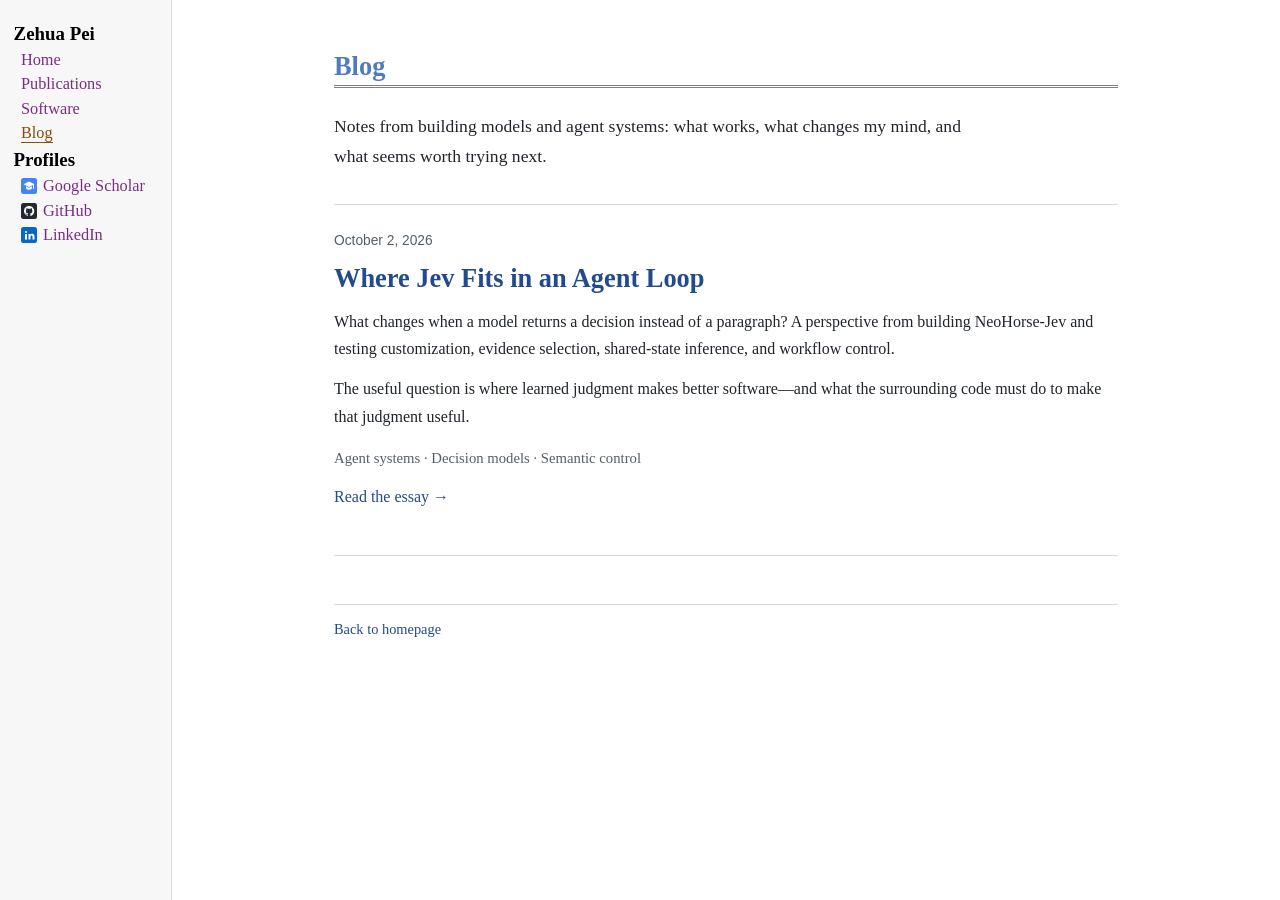
==== blog.html @ 299c3a7b "Publish Jev agent-loop perspective on personal blog" ====
<!DOCTYPE html>
<html lang="en">
<head>
  <meta charset="utf-8" />
  <meta name="viewport" content="width=device-width, initial-scale=1" />
  <meta name="description" content="Technical essays by Zehua Pei on LLM agents, post-training, and decision models." />
  <link rel="canonical" href="https://jarvispei.github.io/blog.html" />
  <meta property="og:type" content="website" />
  <meta property="og:title" content="Blog — Zehua Pei" />
  <meta property="og:description" content="Notes from building models and agent systems." />
  <meta property="og:url" content="https://jarvispei.github.io/blog.html" />
  <link rel="stylesheet" href="jemdoc.css" />
  <link rel="stylesheet" href="css/myMiddle.css" />
  <link rel="stylesheet" href="css/blog.css" />
  <link rel="shortcut icon" href="cuhk_logo.png" />
  <script src="profile-links.js" defer></script>
  <title>Blog — Zehua Pei</title>
</head>
<body class="blog-page">
<a class="skip-link" href="#layout-content">Skip to content</a>
<div class="blog-shell">
  <nav id="layout-menu" aria-label="Main navigation">
    <div class="menu-category">Zehua Pei</div>
    <div class="page-links">
      <div class="menu-item"><a href="index.html">Home</a></div>
      <div class="menu-item"><a href="publications.html">Publications</a></div>
      <div class="menu-item"><a href="software.html">Software</a></div>
      <div class="menu-item"><a href="blog.html" class="current" aria-current="page">Blog</a></div>
    </div>
    <div class="profile-menu">
      <div class="menu-category">Profiles</div>
      <div class="menu-item"><a href="https://scholar.google.com/citations?user=FjZurHkAAAAJ">Google&nbsp;Scholar</a></div>
      <div class="menu-item"><a href="https://github.com/JarvisPei">GitHub</a></div>
      <div class="menu-item"><a href="https://www.linkedin.com/in/zehua-pei-4798a21a7/">LinkedIn</a></div>
    </div>
  </nav>
  <main id="layout-content">
    <div id="toptitle"><h1>Blog</h1></div>
    <p class="page-intro">Notes from building models and agent systems: what works, what changes my mind, and what seems worth trying next.</p>
    <article class="post-preview">
      <p class="post-meta"><time datetime="2026-10-02">October 2, 2026</time></p>
      <h2><a href="blog/jev-agent-control-plane.html">Where Jev Fits in an Agent Loop</a></h2>
      <p>What changes when a model returns a decision instead of a paragraph? A perspective from building NeoHorse-Jev and testing customization, evidence selection, shared-state inference, and workflow control.</p>
      <p>The useful question is where learned judgment makes better software—and what the surrounding code must do to make that judgment useful.</p>
      <p class="post-tags">Agent systems · Decision models · Semantic control</p>
      <p><a href="blog/jev-agent-control-plane.html">Read the essay →</a></p>
    </article>
    <footer class="blog-footer"><a href="index.html">Back to homepage</a></footer>
  </main>
</div>
</body>
</html>
---- jemdoc.css ----
/* Default css file for jemdoc. */

table#tlayout {
    border: none;
    border-collapse: separate;
    background: white;
}

body {
	background: white;
	font-family: Georgia, serif;
	padding-bottom: 8px;
	margin: 0;
}

#layout-menu {
	background: #f6f6f6;
	border: 1px solid #dddddd;
	padding-top: 0.5em;
	padding-left: 8px;
	padding-right: 8px;
	font-size: 1.0em;
	width: auto;
	white-space: nowrap;
    text-align: left;
    vertical-align: top;
}

#layout-menu td {
	background: #f4f4f4;
    vertical-align: top;
}

#layout-content {
	padding-top: 1.0em;
	padding-left: 1.0em;
	padding-right: 1.0em;
    border: none;
    background: white;
    text-align: left;
    vertical-align: top;
}

#layout-menu a {
	line-height: 1.5em;
	margin-left: 0.5em;
}

tt {
    background: #ffffdd;
}

pre, tt {
	font-size: 90%;
	font-family: monaco, monospace;
}

a, a > tt {
	color: #224b8d;
	text-decoration: none;
}

/*
a:hover {
	border-bottom: 1px gray dotted;
}
*/

#layout-menu a.current:link, #layout-menu a.current:visited {
	color: #022b6d;
	border-bottom: 1px gray solid;
}
#layout-menu a:link, #layout-menu a:visited, #layout-menu a:hover {
	color: #527bbd;
	text-decoration: none;
}
#layout-menu a:hover {
	text-decoration: none;
}

div.menu-category {
	/*border-bottom: 1px solid gray;*/
	margin-top: 0.8em;
	padding-top: 0.2em;
	padding-bottom: 0.1em;
	font-weight: bold;
}

div.menu-item {
	padding-left: 16px;
	text-indent: -16px;
}

div#toptitle {
	padding-bottom: 0.2em;
	margin-bottom: 1.5em;
	border-bottom: 3px double gray;
}

/* Reduce space if we begin the page with a title. */
div#toptitle + h2, div#toptitle + h3 {
	margin-top: -0.7em;
}

div#subtitle {
	margin-top: 0.0em;
	margin-bottom: 0.0em;
	padding-top: 0em;
	padding-bottom: 0.1em;
}

em {
	font-style: italic;
}

strong {
	font-weight: bold;
}


h1, h2, h3 {
	color: #527bbd;
	margin-top: 0.7em;
	margin-bottom: 0.3em;
	padding-bottom: 0.2em;
	line-height: 1.0;
	padding-top: 0.5em;
	border-bottom: 1px solid #aaaaaa;
}

h1 {
	font-size: 165%;
}

h2 {
	padding-top: 0.8em;
	font-size: 125%;
}

h2 + h3 {
    padding-top: 0.2em;
}

h3 {
	font-size: 110%;
	border-bottom: none;
}

p {
	margin-top: 0.0em;
	margin-bottom: 0.8em;
	padding: 0;
	line-height: 1.3;
}

pre {
	padding: 0;
	margin: 0;
}

div#footer {
	font-size: small;
	border-top: 1px solid #c0c0c0;
	padding-top: 0.1em;
	margin-top: 4.0em;
	color: #c0c0c0;
}

div#footer a {
	color: #80a0b0;
}

div#footer-text {
	float: left;
	padding-bottom: 8px;
}

ul, ol, dl {
	margin-top: 0.2em;
	padding-top: 0;
	margin-bottom: 0.8em;
}

dt {
	margin-top: 0.5em;
	margin-bottom: 0;
}

dl {
	margin-left: 20px;
}

dd {
	color: #222222;
}

dd > *:first-child {
	margin-top: 0;
}

ul {
	list-style-position: outside;
	list-style-type: square;
}

p + ul, p + ol {
	margin-top: -0.5em;
}

li ul, li ol {
	margin-top: -0.3em;
}

ol {
	list-style-position: outside;
	list-style-type: decimal;
}

li p, dd p {
	margin-bottom: 0.3em;
}


ol ol {
	list-style-type: lower-alpha;
}

ol ol ol {
	list-style-type: lower-roman;
}

p + div.codeblock {
	margin-top: -0.6em;
}

div.codeblock, div.infoblock {
	margin-right: 0%;
	margin-top: 1.2em;
	margin-bottom: 1.3em;
}

div.blocktitle {
	font-weight: bold;
	color: #cd7b62;
	margin-top: 1.2em;
	margin-bottom: 0.1em;
}

div.blockcontent {
	border: 1px solid silver;
	padding: 0.3em 0.5em;
}

div.infoblock > div.blockcontent {
	background: #ffffee;
}

div.blockcontent p + ul, div.blockcontent p + ol {
	margin-top: 0.4em;
}

div.infoblock p {
	margin-bottom: 0em;
}

div.infoblock li p, div.infoblock dd p {
	margin-bottom: 0.5em;
}

div.infoblock p + p {
	margin-top: 0.8em;
}

div.codeblock > div.blockcontent {
	background: #f6f6f6;
}

span.pycommand {
	color: #000070;
}

span.statement {
	color: #008800;
}
span.builtin {
	color: #000088;
}
span.special {
	color: #990000;
}
span.operator {
	color: #880000;
}
span.error {
	color: #aa0000;
}
span.comment, span.comment > *, span.string, span.string > * {
	color: #606060;
}

@media print {
	#layout-menu { display: none; }
}

#fwtitle {
	margin: 2px;
}

#fwtitle #toptitle {
	padding-left: 0.5em;
	margin-bottom: 0.5em;
}

#layout-content h1:first-child, #layout-content h2:first-child, #layout-content h3:first-child {
	margin-top: -0.7em;
}

div#toptitle h1, #layout-content div#toptitle h1 {
	margin-bottom: 0.0em;
	padding-bottom: 0.1em;
	padding-top: 0;
	margin-top: 0.5em;
	border-bottom: none;
}

img.eq {
	padding: 0;
	padding-left: 0.1em;
	padding-right: 0.1em;
	margin: 0;
}

img.eqwl {
	padding-left: 2em;
	padding-top: 0.6em;
	padding-bottom: 0.2em;
	margin: 0;
}

table {
    #border: 2px solid black;
    border-collapse: collapse;
}

td {
    padding: 2px;
    padding-left: 0.5em;
    padding-right: 0.5em;
#   text-align: center;
    text-align: left;
    border: 1px solid gray;
}

table + table {
    margin-top: 1em;
}

tr.heading {
    font-weight: bold;
    border-bottom: 2px solid black;
}

img {
    border: none;
}

table.imgtable, table.imgtable td {
    border: none;
    text-align: left;
}
---- css/myMiddle.css ----
html {
    background-color: #ffffff; 
  }
  
  img {
    max-width: 100%;
  }
  
  body { 
    font-family: Georgia, serif;
    color: #000;
    background-color: #ffffff; 
    text-align:center; /* for IE */
    margin: 0;
    max-width: none;
    padding: 0;
  }

  table#tlayout {
    width: 100%;
    border-collapse: collapse;
    border-spacing: 0;
  }

  #layout-menu {
    background: #f7f7f7;
    border: none;
    border-right: 1px solid #dddddd;
    padding: 1.0em 0.85em 1.0em 0.85em;
    width: 145px;
    white-space: nowrap;
  }

  #layout-menu td {
    background: #f7f7f7;
  }

  #layout-menu div.menu-category {
    border-bottom: none;
    color: #000000;
    font-size: 1.18em;
    font-weight: bold;
    margin-top: 1.1em;
    padding-bottom: 0.15em;
  }

  #layout-menu div.menu-category:first-child {
    margin-top: 0;
  }

  #layout-menu div.menu-item {
    font-size: 1.02em;
    line-height: 1.35em;
    padding-left: 0.45em;
    text-indent: 0;
  }

  #layout-menu a:link,
  #layout-menu a:visited {
    color: #7b2e83;
    margin-left: 0;
  }

  #layout-menu a.current:link,
  #layout-menu a.current:visited {
    color: #8a4b08;
    border-bottom: 1px solid #8a4b08;
  }

  #layout-menu a[href*="scholar.google.com"],
  #layout-menu a[href="https://github.com/JarvisPei"],
  #layout-menu a[href*="linkedin.com/in/zehua-pei"] {
    background-position: left center;
    background-repeat: no-repeat;
    background-size: 16px 16px;
    display: inline-block;
    padding-left: 1.35em;
  }

  #layout-menu a[href*="scholar.google.com"] {
    background-image: url("../icon-scholar.svg");
  }

  #layout-menu a[href="https://github.com/JarvisPei"] {
    background-image: url("../icon-github.svg");
  }

  #layout-menu a[href*="linkedin.com/in/zehua-pei"] {
    background-image: url("../icon-linkedin.svg");
  }

  table.imgtable a[href*="scholar.google.com"],
  table.imgtable a[href="https://github.com/JarvisPei"],
  table.imgtable a[href*="linkedin.com/in/zehua-pei"] {
    background-position: center;
    background-repeat: no-repeat;
    background-size: 20px 20px;
    display: inline-block;
    font-size: 0;
    height: 22px;
    margin-right: 0.35em;
    vertical-align: middle;
    width: 22px;
  }

  table.imgtable a[href*="scholar.google.com"] {
    background-image: url("../icon-scholar.svg");
  }

  table.imgtable a[href="https://github.com/JarvisPei"] {
    background-image: url("../icon-github.svg");
  }

  table.imgtable a[href*="linkedin.com/in/zehua-pei"] {
    background-image: url("../icon-linkedin.svg");
  }

  .profile-name {
    color: #527bbd;
    display: inline-block;
    font-size: 1.7em;
    font-weight: bold;
    margin-bottom: 0.25em;
  }

  #layout-content {
    padding-left: 1.65em;
    padding-top: 1.0em;
  }

  .paper-card {
    align-items: flex-start;
    border-bottom: 1px solid #eeeeee;
    display: flex;
    gap: 1.0em;
    margin: 0.9em 0 1.0em 0;
    padding-bottom: 0.9em;
  }

  .paper-figure {
    border: 1px solid #dddddd;
    flex: 0 0 230px;
    line-height: 0;
    padding: 4px;
  }

  .paper-figure img {
    display: block;
    width: 100%;
  }

  .paper-text {
    flex: 1;
  }

  .paper-text p {
    margin-bottom: 0.45em;
  }

  .paper-keywords {
    color: #444444;
    font-size: 0.95em;
  }

  @media (max-width: 760px) {
    .paper-card {
      display: block;
    }

    .paper-figure {
      margin-bottom: 0.65em;
      max-width: 320px;
    }
  }
  
  
  *{
     margin:0;
     padding:0;
  }
  
  ul{
    padding-left: 1.4em;
  }
  
  li{
    padding-left: 1.4em;
    margin-left:  2.4em;
  }
  
  
  table#middle{
      margin-left:auto;
      margin-right:auto;
  }
  /*
   *  following is to remove table border
   */
  table#noborder {
      border: none;
  }
  #noborder td {
      padding: 2px;
      padding-left: 0.5em;
      padding-right: 0.5em;
      text-align: left;
      border: none;
  }
  #noborder tr.heading {
      border-bottom: none;
  }
  
  table#noborder-mid {
      border: none;
      margin-left:auto;
      margin-right:auto;
  }
  #noborder-mid td {
      padding: 2px;
      padding-left: 0.5em;
      padding-right: 0.5em;
      text-align: left;
      border: none;
  }
  #noborder-mid tr.heading {
      border-bottom: none;
  }
---- css/blog.css ----
/* Reading layout for the blog; existing academic pages retain their styling. */
.blog-page {
  color: #20252b;
  text-align: left;
}

.blog-page * {
  box-sizing: border-box;
}

.blog-shell {
  display: grid;
  grid-template-columns: 172px minmax(0, 1fr);
  min-height: 100vh;
}

.blog-page #layout-menu {
  width: auto;
  padding: 1.2rem 0.85rem;
}

.blog-page #layout-content {
  width: 100%;
  max-width: 880px;
  min-width: 0;
  margin: 0 auto;
  padding: 2.5rem 3rem 4rem;
}

.blog-page .skip-link {
  position: absolute;
  top: -100px;
  left: 1rem;
  z-index: 10;
  padding: 0.6rem 1rem;
  background: white;
  border: 2px solid #224b8d;
}

.blog-page .skip-link:focus {
  top: 1rem;
}

.blog-page a:focus-visible,
.blog-page summary:focus-visible {
  outline: 2px solid #224b8d;
  outline-offset: 4px;
}

.blog-page p,
.blog-page li {
  line-height: 1.7;
}

.blog-page .page-intro {
  max-width: 40rem;
  margin-bottom: 2rem;
  font-size: 1.1rem;
}

.post-preview {
  padding: 1.6rem 0 2rem;
  border-top: 1px solid #d8dce2;
  border-bottom: 1px solid #d8dce2;
}

.post-preview h2 {
  margin: 0.5rem 0 0.8rem;
  padding: 0;
  border: 0;
  font-size: 1.65rem;
  line-height: 1.25;
}

.post-meta,
.blog-page .post-meta {
  color: #555e68;
  font-family: Arial, Helvetica, sans-serif;
  font-size: 0.86rem;
  line-height: 1.5;
}

.post-tags {
  margin-top: 1rem;
  color: #555e68;
  font-size: 0.92rem;
}

.article-header {
  margin-bottom: 2rem;
}

.article-header .back-link {
  display: inline-block;
  margin-bottom: 1.6rem;
  font-size: 0.94rem;
}

.article-header h1 {
  margin: 0.6rem 0 1rem;
  padding: 0;
  border: 0;
  color: #20252b;
  font-size: clamp(2rem, 3.5vw, 2.75rem);
  line-height: 1.13;
  letter-spacing: -0.025em;
}

.article-header .subtitle {
  margin-bottom: 1.2rem;
  color: #45505c;
  font-size: 1.15rem;
  line-height: 1.55;
}

.blog-article {
  font-size: 1.075rem;
  overflow-wrap: break-word;
}

.blog-article p {
  margin-bottom: 1.15rem;
}

.blog-article h2 {
  scroll-margin-top: 1rem;
  margin: 2.8rem 0 1.1rem;
  padding: 0.35rem 0 0.5rem;
  border-bottom: 1px solid #d8dce2;
  color: #20252b;
  font-size: 1.55rem;
  line-height: 1.3;
}

.blog-article h3 {
  margin: 1.8rem 0 0.65rem;
  padding: 0;
  color: #20252b;
  font-size: 1.16rem;
  line-height: 1.4;
}

.blog-article ul,
.blog-article ol {
  margin: 0.8rem 0 1.4rem;
  padding-left: 1.5rem;
}

.blog-article li {
  margin: 0.35rem 0;
}

.blog-article a {
  text-decoration: underline;
  text-decoration-color: #b7c8df;
  text-underline-offset: 3px;
}

.blog-article a:hover {
  border-bottom: 0;
  text-decoration-color: #224b8d;
}

.blog-article .lead {
  font-size: 1.16rem;
}

.blog-article .thesis {
  margin: 1.5rem 0;
  padding: 1rem 1.2rem;
  border-left: 3px solid #527bbd;
  background: #f4f7fb;
}

.blog-article .thesis p:last-child {
  margin-bottom: 0;
}

.article-toc {
  margin: 1.8rem 0 2.1rem;
  padding: 0.9rem 1.2rem;
  border: 1px solid #d8dce2;
  border-radius: 4px;
  font-size: 0.96rem;
}

.article-toc summary {
  cursor: pointer;
  font-weight: bold;
}

.article-toc ol {
  margin-bottom: 0;
}

.blog-article figure {
  margin: 1.8rem 0 2rem;
}

.figure-scroll {
  overflow-x: auto;
  border: 1px solid #e0e4e9;
  border-radius: 4px;
  background: white;
}

.figure-scroll a {
  display: block;
  min-width: 640px;
}

.figure-scroll img {
  display: block;
  width: 100%;
  height: auto;
}

.blog-article figcaption {
  margin-top: 0.65rem;
  color: #4a535e;
  font-size: 0.9rem;
  line-height: 1.55;
}

.figure-help {
  display: none;
}

.blog-article .table-scroll {
  overflow-x: auto;
  margin: 1.3rem 0 0.6rem;
}

.blog-article table {
  width: 100%;
  min-width: 570px;
  border: 0;
  border-collapse: collapse;
  font-size: 0.93rem;
  text-align: left;
}

.blog-article caption {
  margin-bottom: 0.65rem;
  font-weight: bold;
  text-align: left;
}

.blog-article th,
.blog-article td {
  padding: 0.65rem 0.55rem;
  border: 0;
  border-bottom: 1px solid #d8dce2;
  line-height: 1.45;
  vertical-align: top;
}

.blog-article thead th {
  background: #f4f7fb;
}

.blog-article tbody th {
  font-weight: normal;
}

.blog-article .numeric {
  white-space: nowrap;
  text-align: right;
  font-variant-numeric: tabular-nums;
}

.blog-article .note {
  color: #4a535e;
  font-size: 0.91rem;
  line-height: 1.6;
}

.blog-article pre {
  overflow-x: auto;
  margin: 1.2rem 0;
  padding: 1rem 1.15rem;
  border: 1px solid #d8dce2;
  border-radius: 4px;
  background: #f8fafc;
  line-height: 1.6;
  font-size: 0.85rem;
}

.blog-article code {
  font-family: Menlo, Consolas, monospace;
  font-size: 0.88em;
}

.blog-article pre code {
  font-size: inherit;
}

.blog-footer {
  margin-top: 3rem;
  padding-top: 1rem;
  border-top: 1px solid #d8dce2;
  color: #555e68;
  font-size: 0.9rem;
}

@media (max-width: 760px) {
  .blog-shell {
    display: block;
  }

  .blog-page #layout-menu {
    padding: 0.8rem 1.15rem;
    border-right: 0;
    border-bottom: 1px solid #d8dce2;
  }

  .blog-page #layout-menu .menu-category:first-child {
    margin-bottom: 0.5rem;
  }

  .blog-page .page-links {
    display: flex;
    flex-wrap: wrap;
    gap: 0.5rem 1.1rem;
  }

  .blog-page #layout-menu .menu-item {
    padding-left: 0;
  }

  .blog-page .profile-menu {
    display: none;
  }

  .blog-page #layout-content {
    padding: 1.6rem 1.15rem 3rem;
  }

  .blog-article {
    font-size: 1.025rem;
  }

  .blog-article h2 {
    font-size: 1.4rem;
  }

  .figure-help {
    display: block;
    margin-bottom: 0.2rem;
    color: #555e68;
    font-family: Arial, Helvetica, sans-serif;
    font-size: 0.76rem;
  }
}
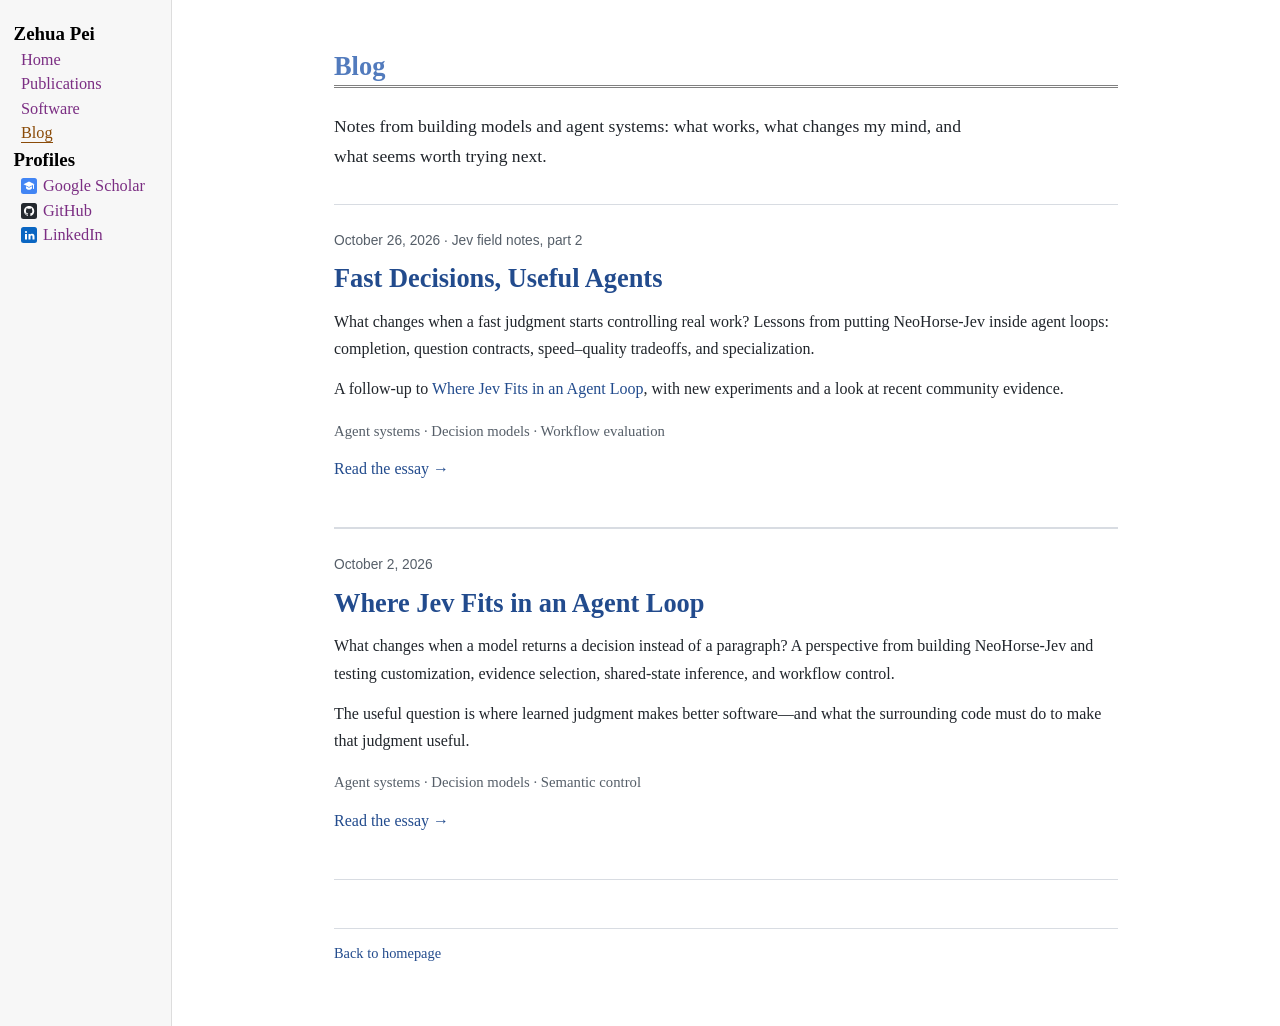
==== commit 87fa1553: "Publish second Jev essay on decisions and agent workflows" ====
--- a/blog.html
+++ b/blog.html
@@ -38,6 +38,14 @@
     <div id="toptitle"><h1>Blog</h1></div>
     <p class="page-intro">Notes from building models and agent systems: what works, what changes my mind, and what seems worth trying next.</p>
     <article class="post-preview">
+      <p class="post-meta"><time datetime="2026-10-26">October 26, 2026</time> · Jev field notes, part 2</p>
+      <h2><a href="blog/jev-fast-decisions-useful-agents.html">Fast Decisions, Useful Agents</a></h2>
+      <p>What changes when a fast judgment starts controlling real work? Lessons from putting NeoHorse-Jev inside agent loops: completion, question contracts, speed–quality tradeoffs, and specialization.</p>
+      <p>A follow-up to <a href="blog/jev-agent-control-plane.html">Where Jev Fits in an Agent Loop</a>, with new experiments and a look at recent community evidence.</p>
+      <p class="post-tags">Agent systems · Decision models · Workflow evaluation</p>
+      <p><a href="blog/jev-fast-decisions-useful-agents.html">Read the essay →</a></p>
+    </article>
+    <article class="post-preview">
       <p class="post-meta"><time datetime="2026-10-02">October 2, 2026</time></p>
       <h2><a href="blog/jev-agent-control-plane.html">Where Jev Fits in an Agent Loop</a></h2>
       <p>What changes when a model returns a decision instead of a paragraph? A perspective from building NeoHorse-Jev and testing customization, evidence selection, shared-state inference, and workflow control.</p>
--- a/css/blog.css
+++ b/css/blog.css
@@ -267,6 +267,14 @@
   white-space: nowrap;
   text-align: right;
   font-variant-numeric: tabular-nums;
+}
+
+.blog-article table.service-comparison {
+  min-width: 0;
+}
+
+.service-comparison thead .numeric {
+  white-space: normal;
 }
 
 .blog-article .note {
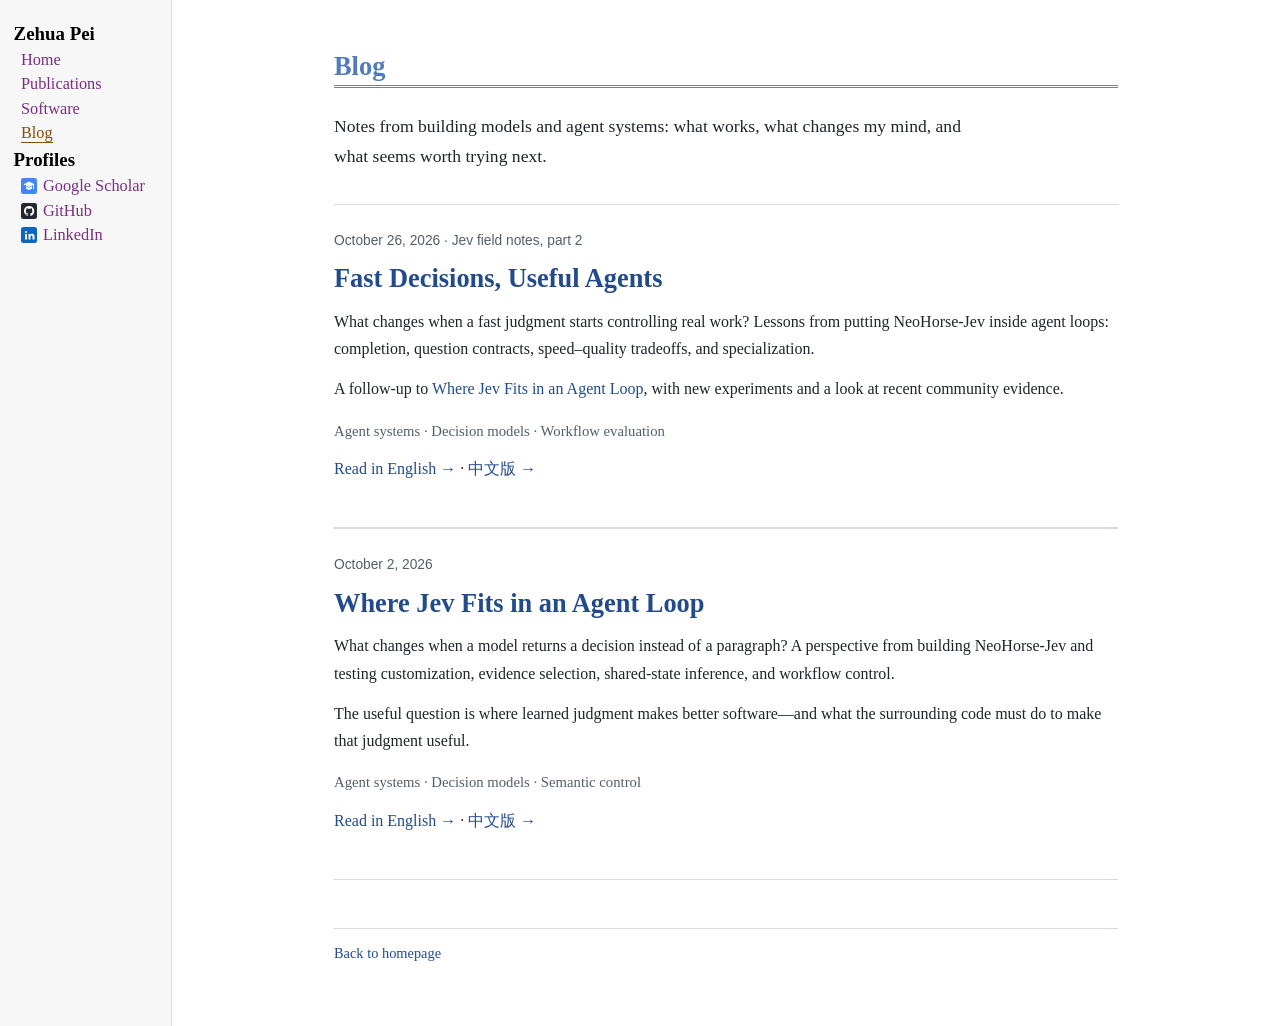
==== commit de6c7d09: "Publish Chinese editions and language links for both Jev essays" ====
--- a/blog.html
+++ b/blog.html
@@ -43,7 +43,7 @@
       <p>What changes when a fast judgment starts controlling real work? Lessons from putting NeoHorse-Jev inside agent loops: completion, question contracts, speed–quality tradeoffs, and specialization.</p>
       <p>A follow-up to <a href="blog/jev-agent-control-plane.html">Where Jev Fits in an Agent Loop</a>, with new experiments and a look at recent community evidence.</p>
       <p class="post-tags">Agent systems · Decision models · Workflow evaluation</p>
-      <p><a href="blog/jev-fast-decisions-useful-agents.html">Read the essay →</a></p>
+      <p><a href="blog/jev-fast-decisions-useful-agents.html" lang="en" hreflang="en">Read in English →</a> · <a href="blog/jev-fast-decisions-useful-agents-zh.html" lang="zh-CN" hreflang="zh-CN">中文版 →</a></p>
     </article>
     <article class="post-preview">
       <p class="post-meta"><time datetime="2026-10-02">October 2, 2026</time></p>
@@ -51,7 +51,7 @@
       <p>What changes when a model returns a decision instead of a paragraph? A perspective from building NeoHorse-Jev and testing customization, evidence selection, shared-state inference, and workflow control.</p>
       <p>The useful question is where learned judgment makes better software—and what the surrounding code must do to make that judgment useful.</p>
       <p class="post-tags">Agent systems · Decision models · Semantic control</p>
-      <p><a href="blog/jev-agent-control-plane.html">Read the essay →</a></p>
+      <p><a href="blog/jev-agent-control-plane.html" lang="en" hreflang="en">Read in English →</a> · <a href="blog/jev-agent-control-plane-zh.html" lang="zh-CN" hreflang="zh-CN">中文版 →</a></p>
     </article>
     <footer class="blog-footer"><a href="index.html">Back to homepage</a></footer>
   </main>
--- a/css/blog.css
+++ b/css/blog.css
@@ -96,6 +96,39 @@
   font-size: 0.94rem;
 }
 
+.language-switch {
+  display: flex;
+  align-items: baseline;
+  gap: 0.5rem;
+  width: fit-content;
+  margin: -0.6rem 0 1.2rem;
+  font-family: Arial, "PingFang SC", "Microsoft YaHei", sans-serif;
+  font-size: 0.9rem;
+}
+
+.language-switch [aria-current="page"] {
+  color: #20252b;
+  font-weight: bold;
+  text-decoration: underline;
+  text-underline-offset: 4px;
+}
+
+html[lang="zh-CN"] .blog-article,
+html[lang="zh-CN"] .article-header {
+  font-family: -apple-system, BlinkMacSystemFont, "PingFang SC", "Microsoft YaHei", sans-serif;
+}
+
+html[lang="zh-CN"] .blog-article p,
+html[lang="zh-CN"] .blog-article li {
+  line-height: 1.9;
+}
+
+html[lang="zh-CN"] .article-header h1 {
+  line-height: 1.35;
+  letter-spacing: 0;
+  text-wrap: balance;
+}
+
 .article-header h1 {
   margin: 0.6rem 0 1rem;
   padding: 0;
@@ -213,6 +246,10 @@
   display: block;
   width: 100%;
   height: auto;
+}
+
+.figure-responsive a {
+  min-width: 0;
 }
 
 .blog-article figcaption {
